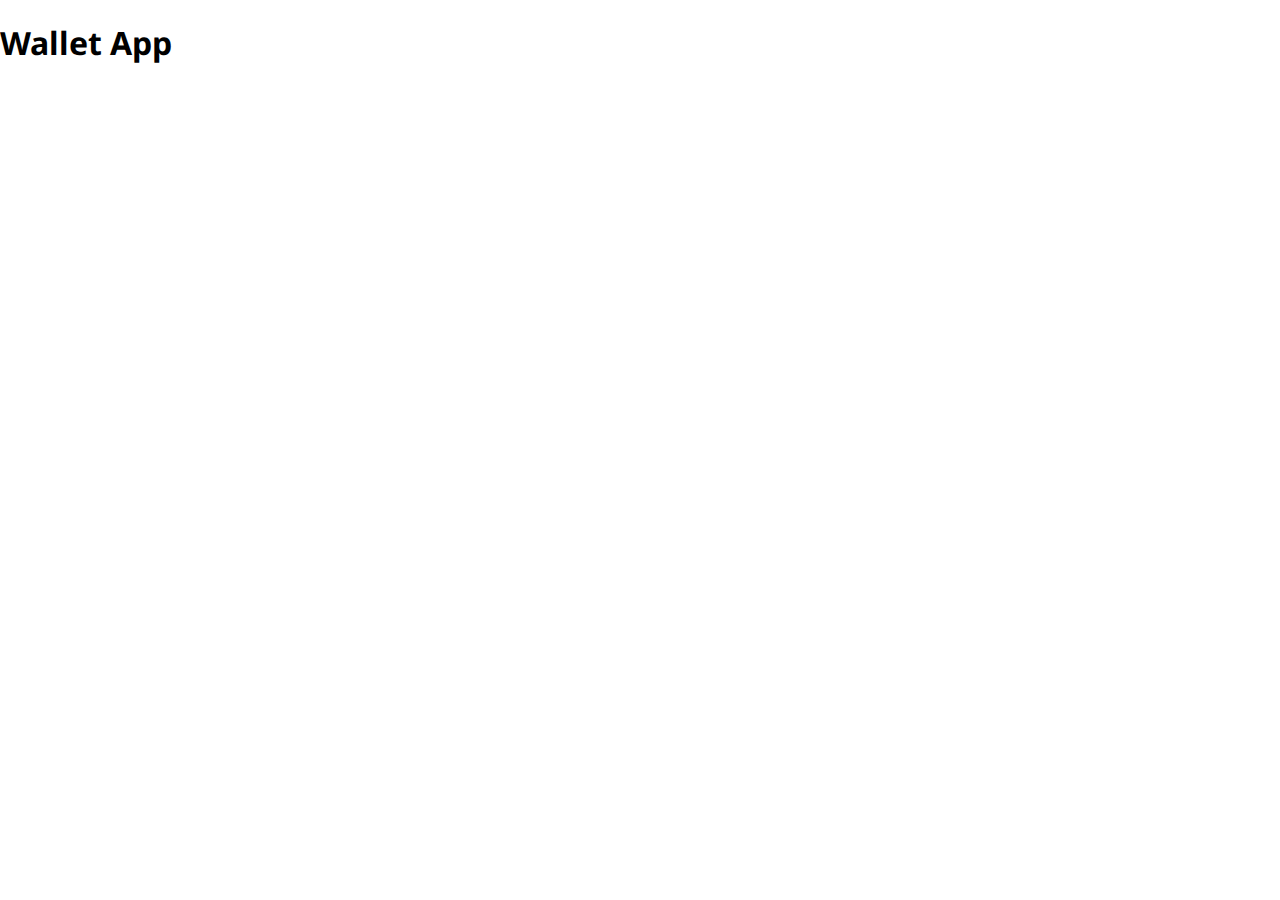
==== index.html @ 162489ec "initial commit" ====
<!DOCTYPE html>
<html>
  <head>
    <title>Wallet App - Login</title>
    <link rel="stylesheet" href="styles.css" />
    <script src="index.js"></script>
  </head>
  <body>
    <h1>Wallet App</h1>
  </body>
</html>
---- styles.css ----
@import url("https://fonts.googleapis.com/css2?family=Montserrat:ital,wght@0,100;1,500&family=Noto+Sans:ital,wght@0,100;0,200;0,300;0,400;0,500;0,600;0,700;0,800;0,900;1,100;1,200;1,300;1,400;1,500;1,600;1,700;1,800;1,900&family=Open+Sans:ital,wght@1,300;1,800&display=swap");

body {
  padding: 0px;
  margin: 0px;
  font-family: "Noto Sans", sans-serif;
}

h1 {
  font-family: "Noto Sans", sans-serif;
}
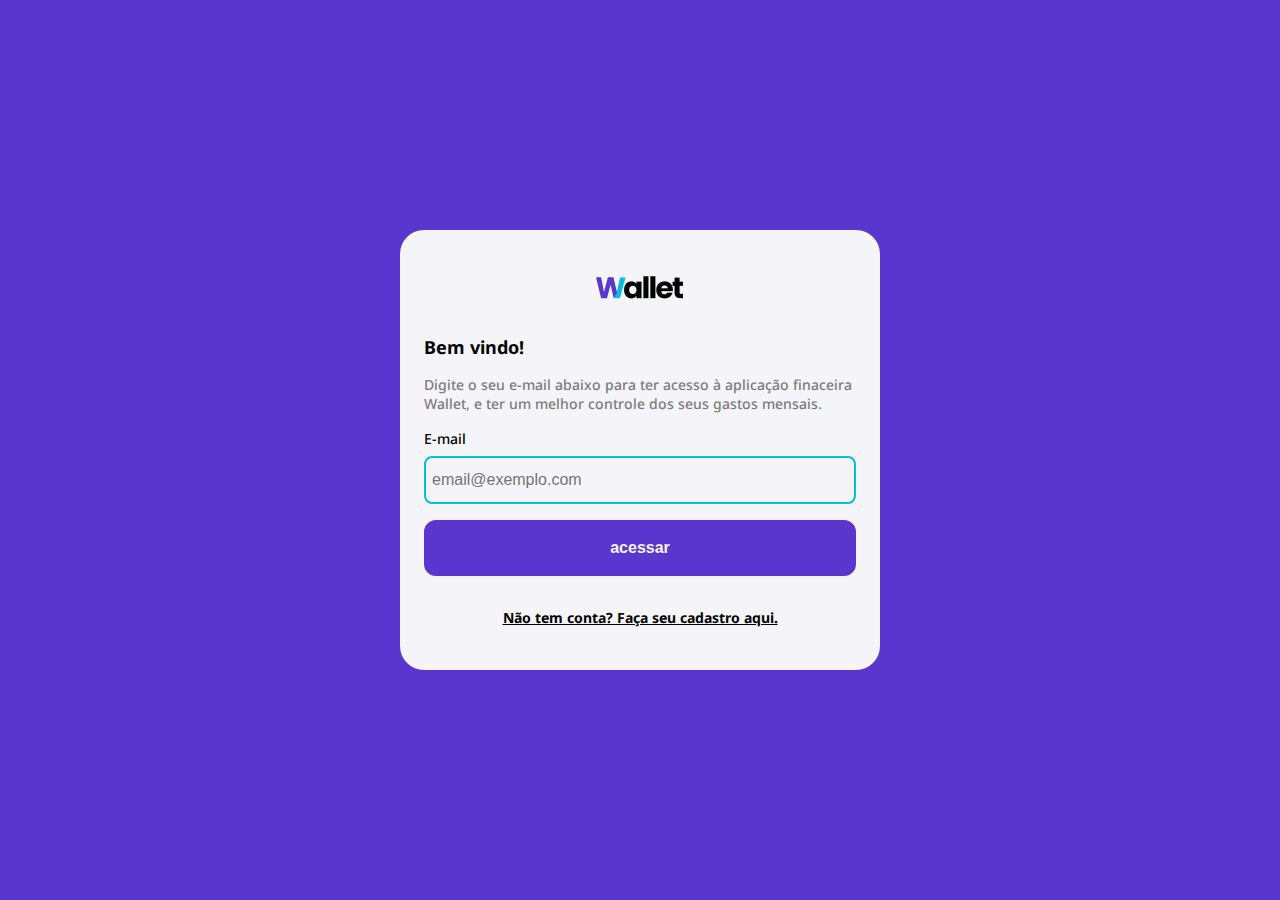
==== commit 02586524: "feat implement UI for login" ====
--- a/index.html
+++ b/index.html
@@ -6,6 +6,27 @@
     <script src="index.js"></script>
   </head>
   <body>
-    <h1>Wallet App</h1>
+    <div class="auth-container">
+      <div class="auth-content">
+        <div class="auth-content-container">
+          <img class="logo" src="src/img/logo.png" />
+          <h3 class="full-width text-left mt large">Bem vindo!</h3>
+          <p class="mt">
+            Digite o seu e-mail abaixo para ter acesso à aplicação finaceira
+            Wallet, e ter um melhor controle dos seus gastos mensais.
+          </p>
+          <label class="mt" for="input-email">E-mail</label>
+          <input
+            placeholder="email@exemplo.com"
+            class="mt small"
+            id="input-email"
+            name="input-email"
+            type="email"
+          />
+          <button class="full-width mt">acessar</button>
+          <a class="mt large">Não tem conta? Faça seu cadastro aqui.</a>
+        </div>
+      </div>
+    </div>
   </body>
 </html>
--- a/styles.css
+++ b/styles.css
@@ -4,8 +4,152 @@
   padding: 0px;
   margin: 0px;
   font-family: "Noto Sans", sans-serif;
+  color: #010400;
 }
 
 h1 {
-  font-family: "Noto Sans", sans-serif;
+  font-size: 40px;
+  font-weight: bolder;
+  margin: 0px;
+  padding: 0px;
 }
+
+h2 {
+  font-size: 24px;
+  font-weight: bold;
+  margin: 0px;
+  padding: 0px;
+}
+h3 {
+  font-size: 18px;
+  font-weight: bold;
+  margin: 0px;
+  padding: 0px;
+}
+
+h4 {
+  font-size: 16px;
+  color: #7c7c7c;
+  font-weight: 700;
+  margin: 0px;
+  padding: 0px;
+}
+
+p {
+  font-size: 14px;
+  font-weight: 500;
+  color: #7c7c7c;
+  margin: 0px;
+  padding: 0px;
+}
+
+label {
+  width: 100%;
+  font-size: 14px;
+  font-weight: 500;
+}
+
+a {
+  font-size: 14px;
+  font-weight: 700;
+  text-decoration: underline;
+}
+
+button {
+  background-color: #5936cd;
+  height: 56px;
+  width: 432px;
+  border-radius: 12px;
+  color: #f4f4f9;
+  font-weight: bold;
+  font-size: 16px;
+  border-color: #5936cd;
+  border-width: 2px;
+  border-style: solid;
+}
+
+button.small {
+  background-color: #f4f4f9;
+  color: #010400;
+  font-size: 14px;
+  border-radius: 8px;
+  width: 90px;
+  height: 36px;
+}
+
+input {
+  background-color: #f4f4f9;
+  width: 100%;
+  height: 48px;
+  border-color: #06bee0;
+  border-width: 2px;
+  border-style: solid;
+  border-radius: 8px;
+  color: #010400;
+  font-size: 16px;
+  padding: 6px;
+  box-sizing: border-box;
+}
+
+.full-width {
+  width: 100%;
+}
+
+.text-center {
+  text-align: center;
+}
+
+.text-left {
+  text-align: left;
+}
+
+.auth-container {
+  width: 100vw;
+  height: 100vh;
+  display: flex;
+  align-items: center;
+  justify-content: center;
+  background-color: #5936cd;
+}
+
+.auth-content {
+  display: flex;
+  align-items: center;
+  justify-content: center;
+  width: 480px;
+  height: auto;
+  min-height: 440px;
+  border-radius: 24px;
+  background-color: #f4f4f9;
+}
+
+.auth-content-container {
+  display: flex;
+  flex-direction: column;
+  align-items: center;
+  justify-content: center;
+  width: 100%;
+  height: 100%;
+  padding: 24px;
+}
+
+.mt.small {
+  margin-top: 8px;
+}
+
+.mt {
+  margin-top: 16px;
+}
+
+.mt.medium {
+  margin-top: 24px;
+}
+
+.mt.large {
+  margin-top: 32px;
+}
+
+.logo {
+  width: 88px;
+  height: auto;
+}
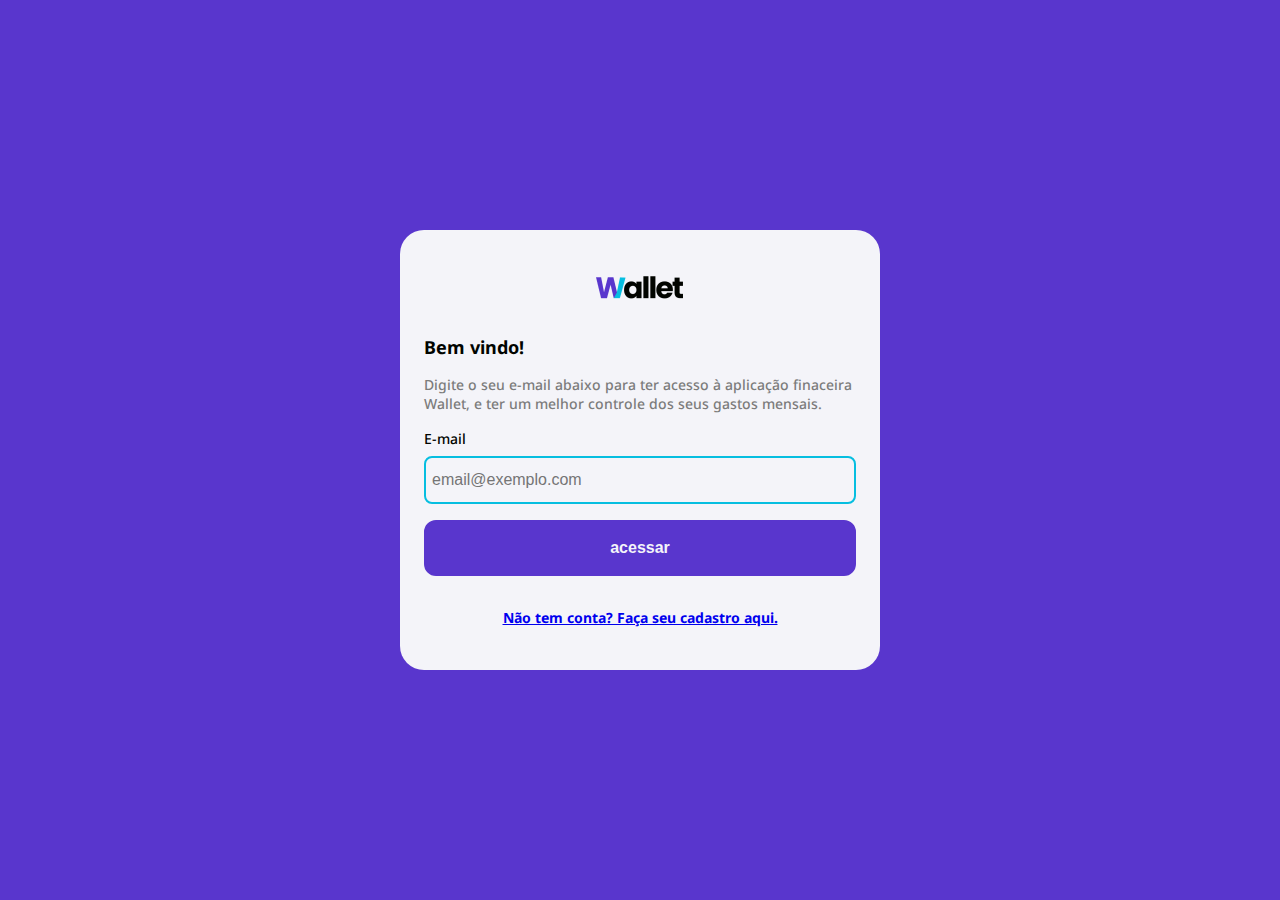
==== commit 35c00f48: "feat login interface and satrt home page" ====
--- a/index.html
+++ b/index.html
@@ -23,8 +23,12 @@
             name="input-email"
             type="email"
           />
-          <button class="full-width mt">acessar</button>
-          <a class="mt large">Não tem conta? Faça seu cadastro aqui.</a>
+          <button onclick="onClicklogin()" class="full-width mt">
+            acessar
+          </button>
+          <a href="src/pages/register/index.html" class="mt large"
+            >Não tem conta? Faça seu cadastro aqui.</a
+          >
         </div>
       </div>
     </div>
--- a/styles.css
+++ b/styles.css
@@ -66,6 +66,7 @@
   border-color: #5936cd;
   border-width: 2px;
   border-style: solid;
+  cursor: pointer;
 }
 
 button.small {
